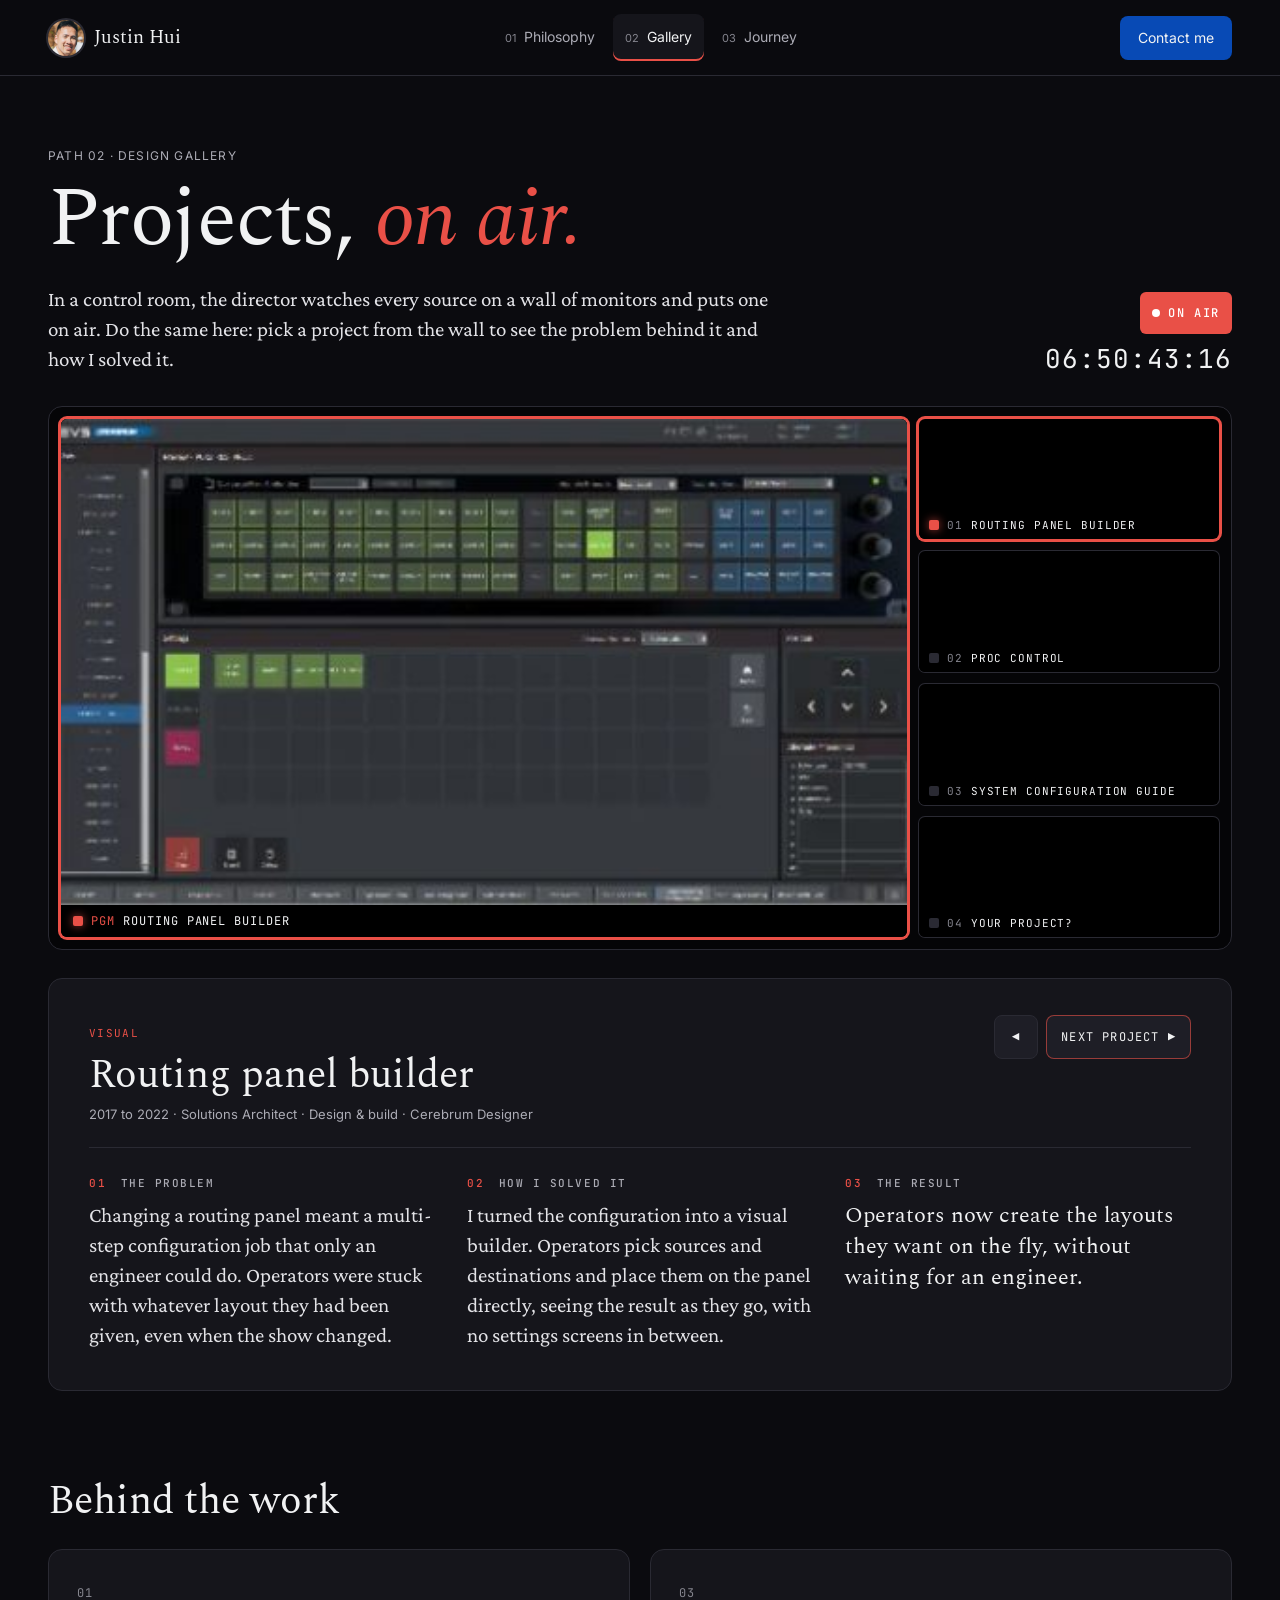
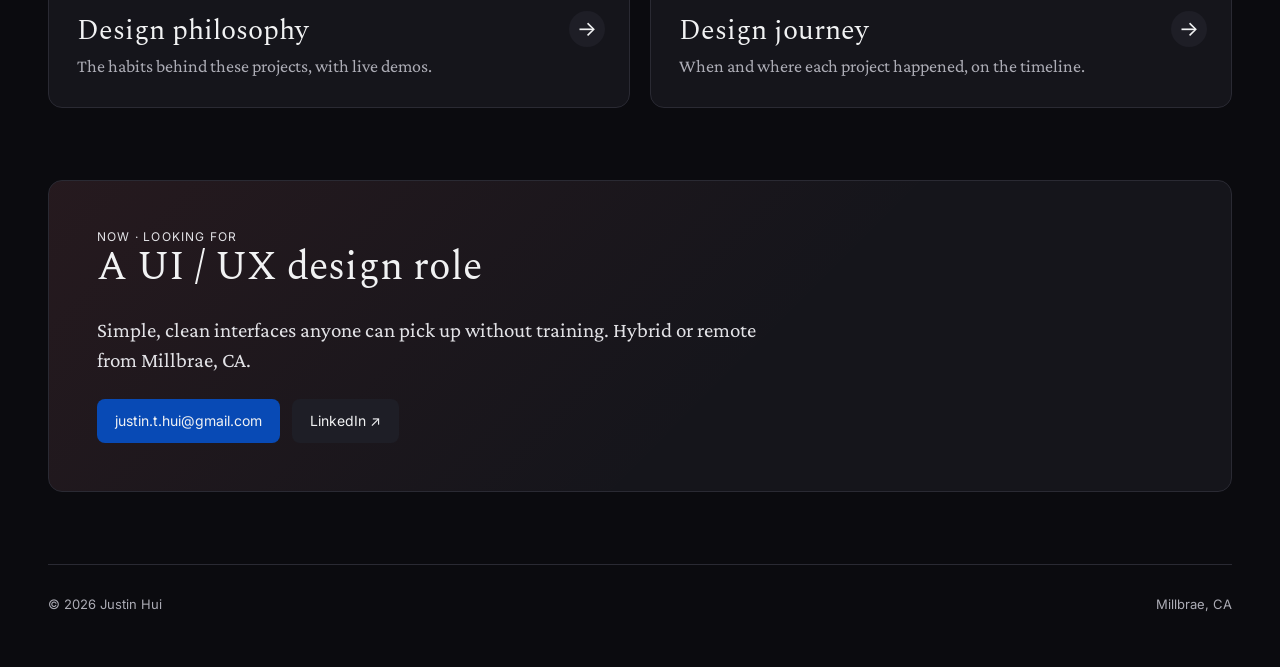
==== gallery.html @ 88ea031c "Turn the first page into a path selector with three design concepts The intro now offers three doors" ====
<!doctype html>
<html lang="en">
<head>
  <meta charset="utf-8">
  <meta name="viewport" content="width=device-width, initial-scale=1">
  <title>Design gallery · Justin Hui</title>
  <meta name="description" content="Operator interfaces Justin Hui has designed and shipped for live broadcast, and how each problem was solved.">
  <meta property="og:title" content="Design gallery · Justin Hui">
  <meta property="og:description" content="Operator interfaces for live broadcast: the problem, the solution and the result.">
  <meta name="theme-color" content="#0B0B0F">
  <link rel="icon" href="data:image/svg+xml,%3Csvg xmlns='http://www.w3.org/2000/svg' viewBox='0 0 64 64'%3E%3Crect width='64' height='64' rx='32' fill='%2327272F'/%3E%3Ctext x='32' y='42' text-anchor='middle' font-family='Georgia,serif' font-size='26' fill='%23F1F2F3'%3EJH%3C/text%3E%3C/svg%3E">
  <link rel="preconnect" href="https://fonts.googleapis.com">
  <link rel="preconnect" href="https://fonts.gstatic.com" crossorigin>
  <link rel="stylesheet" href="https://fonts.googleapis.com/css2?family=Spectral:ital,wght@0,400;1,400&family=Crimson+Pro:ital@0;1&family=Inter:wght@400;500&family=JetBrains+Mono:wght@400;500&display=swap">
  <link rel="stylesheet" href="gallery.css?v=__V__">
</head>
<body>
  <a class="skip" href="#main">Skip to content</a>

  <header class="top">
    <a class="top__brand" href="index.html" aria-label="Back to the path selector">
      <span class="avatar" data-avatar></span>
      <span data-name></span>
    </a>
    <nav class="paths-nav" aria-label="Paths">
      <a href="philosophy.html"><span>01</span> Philosophy</a>
      <a href="gallery.html" aria-current="page"><span>02</span> Gallery</a>
      <a href="index.html#journey"><span>03</span> Journey</a>
    </nav>
    <a class="btn btn--primary top__contact" href="#contact">Contact me</a>
  </header>

  <main id="main" class="wrap">
    <section class="intro" aria-labelledby="g-title">
      <div>
        <p class="eyebrow">Path 02 · Design gallery</p>
        <h1 id="g-title" class="intro__title">Projects, <em>on air.</em></h1>
        <p class="intro__lede">In a control room, the director watches every source on a wall of monitors and puts one on air. Do the same here: pick a project from the wall to see the problem behind it and how I solved it.</p>
      </div>
      <div class="status" aria-hidden="true">
        <span class="status__live"><i></i>On air</span>
        <span class="status__tc" data-tc>00:00:00:00</span>
      </div>
    </section>

    <!-- The multiviewer: programme window + source tiles -->
    <section class="wall" aria-label="Projects">
      <div class="pgm" data-pgm>
        <div class="pgm__screen" data-pgm-screen></div>
        <div class="umd umd--pgm"><span class="umd__tally"></span><span class="umd__src">PGM</span><span data-pgm-label></span></div>
      </div>
      <div class="sources" role="tablist" aria-label="Choose a project" data-sources></div>
    </section>

    <!-- The selected project's story -->
    <article class="story" data-story aria-live="polite" tabindex="-1">
      <header class="story__head">
        <div>
          <span class="tag" data-s-tag></span>
          <h2 class="story__title" data-s-title></h2>
          <p class="story__meta" data-s-meta></p>
        </div>
        <div class="story__nav">
          <button class="cut" type="button" data-prev aria-label="Previous project">◀</button>
          <button class="cut cut--take" type="button" data-next>Next project <span aria-hidden="true">▶</span></button>
        </div>
      </header>
      <div class="story__grid" data-s-grid>
        <section class="beat"><h3 class="beat__label"><span>01</span> The problem</h3><p data-s-problem></p></section>
        <section class="beat"><h3 class="beat__label"><span>02</span> How I solved it</h3><p data-s-solution></p></section>
        <section class="beat beat--result"><h3 class="beat__label"><span>03</span> The result</h3><p data-s-result></p></section>
      </div>
      <div class="story__open" data-s-open hidden>
        <p>This channel is waiting for a signal. If you have an interface that operators struggle with, or a new tool that needs to be simple from day one, I&rsquo;d love to hear about it.</p>
        <div class="story__actions">
          <a class="btn btn--primary" data-email></a>
          <a class="btn" data-linkedin target="_blank" rel="noopener">LinkedIn ↗</a>
        </div>
      </div>
    </article>

    <section class="next" aria-labelledby="next-title">
      <h2 id="next-title" class="next__title">Behind the work</h2>
      <div class="next__grid">
        <a class="next__card next__card--philosophy" href="philosophy.html"><span class="next__n">01</span><span class="next__t">Design philosophy</span><span class="next__d">The habits behind these projects, with live demos.</span><span class="next__go">→</span></a>
        <a class="next__card next__card--journey" href="index.html#journey"><span class="next__n">03</span><span class="next__t">Design journey</span><span class="next__d">When and where each project happened, on the timeline.</span><span class="next__go">→</span></a>
      </div>
    </section>

    <section class="contact" id="contact" aria-labelledby="contact-title">
      <p class="eyebrow">Now · Looking for</p>
      <h2 id="contact-title" class="next__title">A UI / UX design role</h2>
      <p>Simple, clean interfaces anyone can pick up without training. Hybrid or remote from Millbrae, CA.</p>
      <div class="story__actions">
        <a class="btn btn--primary" data-email></a>
        <a class="btn" data-linkedin target="_blank" rel="noopener">LinkedIn ↗</a>
      </div>
    </section>
  </main>

  <footer class="footer wrap">
    <span>© <span data-yr>2026</span> <span data-name></span></span>
    <span>Millbrae, CA</span>
  </footer>

  <script src="data.js?v=__V__"></script>
  <script src="common.js?v=__V__"></script>
  <script src="gallery.js?v=__V__"></script>
</body>
</html>
---- gallery.css ----
/* Design gallery: "the multiviewer". A near-black control-room wall of monitors,
   with tally lights (red = on air, green = preview) and under-monitor labels. */
:root {
  --bg: #0B0B0F;
  --panel: #15151B;
  --panel-2: #1E1E26;
  --line: #2A2A33;
  --muted-2: #85858E;
  --muted: #ACACB5;
  --body: #E2E2E6;
  --fg: #F1F2F3;
  --red: #E95047;      /* on air */
  --green: #3DBE6B;    /* preview */
  --gold: #FDAE00;
  --link: #95BDF1;
  --primary: #084AB5;
  --primary-hover: #135CC5;

  --f-display: 'Spectral', Georgia, serif;
  --f-body: 'Crimson Pro', Georgia, serif;
  --f-ui: Inter, system-ui, sans-serif;
  --f-mono: 'JetBrains Mono', ui-monospace, monospace;
  --wrap: 1200px;
  --gutter: 48px;
}
@media (max-width: 720px) { :root { --gutter: 16px; } }

*, *::before, *::after { box-sizing: border-box; }
html { scroll-padding-top: 88px; overflow-x: clip; }
body { margin: 0; background: var(--bg); color: var(--fg); font-family: var(--f-body); font-size: 21px; line-height: 30px; -webkit-font-smoothing: antialiased; overflow-x: clip; }
a { color: var(--link); }
img { max-width: 100%; display: block; }
:focus-visible { outline: 2px solid var(--link); outline-offset: 3px; }
[hidden] { display: none !important; }
.skip { position: absolute; left: -9999px; top: 8px; z-index: 100; background: var(--fg); color: var(--bg); padding: 8px 14px; border-radius: 8px; font-family: var(--f-ui); font-size: 14px; }
.skip:focus { left: 16px; }
.wrap { width: min(var(--wrap), 100% - 2 * var(--gutter)); margin-inline: auto; }
@media (max-width: 720px) { body { font-size: 19px; line-height: 28px; } }

.eyebrow { margin: 0 0 14px; font-family: var(--f-ui); font-size: 12px; line-height: 16px; letter-spacing: .1em; text-transform: uppercase; color: var(--muted); }
.tag { font-family: var(--f-mono); font-size: 11px; line-height: 14px; letter-spacing: .12em; text-transform: uppercase; color: var(--red); }
.btn {
  display: inline-flex; align-items: center; justify-content: center; min-height: 44px; padding: 0 18px; border: 0;
  border-radius: 8px; background: var(--panel-2); color: var(--fg); font-family: var(--f-ui); font-size: 14px; text-decoration: none; cursor: pointer; transition: background .15s;
}
.btn:hover { background: var(--line); color: var(--fg); }
.btn--primary { background: var(--primary); }
.btn--primary:hover { background: var(--primary-hover); }
.avatar { width: 36px; height: 36px; border-radius: 50%; overflow: hidden; flex: none; background: var(--panel-2); display: grid; place-items: center; font-family: var(--f-display); font-size: 14px; box-shadow: 0 0 0 2px var(--line); }
.avatar img { width: 100%; height: 100%; object-fit: cover; }

/* ---------- Top bar ---------- */
.top { position: sticky; top: 0; z-index: 20; display: flex; align-items: center; gap: 24px; padding: 14px var(--gutter); background: rgba(11, 11, 15, .88); backdrop-filter: blur(10px); -webkit-backdrop-filter: blur(10px); border-bottom: 1px solid var(--line); }
.top__brand { display: flex; align-items: center; gap: 10px; color: var(--fg); text-decoration: none; font-family: var(--f-display); font-size: 19px; }
.paths-nav { flex: 1; display: flex; justify-content: center; gap: 6px; }
.paths-nav a { position: relative; padding: 8px 12px; border-radius: 8px; color: var(--muted); font-family: var(--f-ui); font-size: 14px; text-decoration: none; white-space: nowrap; }
.paths-nav a span { color: var(--muted-2); font-size: 11px; margin-right: 4px; }
.paths-nav a:hover { color: var(--fg); background: var(--panel); }
.paths-nav a[aria-current] { color: var(--fg); background: var(--panel); box-shadow: inset 0 -2px 0 var(--red); }
@media (max-width: 760px) {
  .top { gap: 12px; padding-block: 10px; }
  .top__brand [data-name] { display: none; }
  .paths-nav { justify-content: flex-start; gap: 0; }
  .paths-nav a { padding: 8px 8px; font-size: 13px; }
  .paths-nav a span { display: none; }
  .top__contact { min-height: 38px; padding: 0 12px; font-size: 13px; }
}
@media (max-width: 400px) { .top__contact { display: none; } }

/* ---------- Intro ---------- */
.intro { display: flex; align-items: flex-end; justify-content: space-between; gap: 40px; padding: 72px 0 32px; }
.intro__title { margin: 0; font-family: var(--f-display); font-weight: 400; font-size: clamp(44px, 6.4vw, 84px); line-height: 1.02; letter-spacing: -.015em; }
.intro__title em { color: var(--red); }
.intro__lede { margin: 22px 0 0; max-width: 60ch; color: var(--body); }
.status { flex: none; display: flex; flex-direction: column; align-items: flex-end; gap: 10px; font-family: var(--f-mono); }
.status__live { display: inline-flex; align-items: center; gap: 8px; padding: 6px 12px; border-radius: 6px; background: var(--red); color: #fff; font-size: 12px; font-weight: 500; letter-spacing: .14em; text-transform: uppercase; }
.status__live i { width: 8px; height: 8px; border-radius: 50%; background: #fff; animation: blink 1.4s steps(2, start) infinite; }
@keyframes blink { to { visibility: hidden; } }
.status__tc { font-size: 26px; letter-spacing: .04em; color: var(--fg); font-variant-numeric: tabular-nums; }
@media (max-width: 900px) { .intro { flex-direction: column; align-items: flex-start; gap: 24px; padding-top: 48px; } .status { flex-direction: row; align-items: center; } .status__tc { font-size: 18px; } }

/* ---------- The wall ---------- */
.wall { display: grid; grid-template-columns: minmax(0, 1fr) 300px; gap: 12px; padding: 12px; border-radius: 14px; background: #050507; border: 1px solid var(--line); }
.pgm { position: relative; display: flex; flex-direction: column; background: #000; border-radius: 6px; box-shadow: 0 0 0 3px var(--red); overflow: hidden; }
.pgm__screen { position: relative; flex: 1; aspect-ratio: 452 / 260; overflow: hidden; background: #000; }
.pgm__layer { position: absolute; inset: 0; display: grid; place-items: center; }
.pgm__layer img { width: 100%; height: 100%; object-fit: contain; }
.pgm__layer.is-wiping { animation: wipe .45s cubic-bezier(.6, 0, .2, 1) both; }
@keyframes wipe { from { clip-path: inset(0 100% 0 0); } to { clip-path: inset(0 0 0 0); } }
.pgm__nosignal { position: absolute; padding: 10px 18px; background: #000; font-family: var(--f-mono); font-size: 14px; letter-spacing: .2em; text-transform: uppercase; }
.bars { position: absolute; inset: 0; background:
  linear-gradient(90deg, #C0C0C0 0 14.3%, #C0C000 0 28.6%, #00C0C0 0 42.9%, #00C000 0 57.2%, #C000C0 0 71.5%, #C00000 0 85.8%, #0000C0 0) top / 100% 72% no-repeat,
  linear-gradient(90deg, #0000C0 0 14.3%, #111 0 28.6%, #C000C0 0 42.9%, #111 0 57.2%, #00C0C0 0 71.5%, #111 0 85.8%, #C0C0C0 0) 0 72% / 100% 8% no-repeat,
  linear-gradient(90deg, #00214C 0 18%, #fff 0 36%, #32006A 0 54%, #111 0) bottom / 100% 20% no-repeat; }

/* Under-monitor display: the label strip under each picture */
.umd { display: flex; align-items: center; gap: 8px; min-width: 0; padding: 7px 10px; background: #000; font-family: var(--f-mono); font-size: 11px; line-height: 14px; letter-spacing: .08em; text-transform: uppercase; color: var(--fg); }
.umd__tally { flex: none; width: 10px; height: 10px; border-radius: 2px; background: #2A2A33; }
.umd__src { flex: none; color: var(--muted-2); }
.umd__name { min-width: 0; overflow: hidden; text-overflow: ellipsis; white-space: nowrap; }
.umd--pgm { font-size: 12px; padding: 9px 12px; }
.umd--pgm .umd__tally, .src.is-pgm .umd__tally { background: var(--red); box-shadow: 0 0 10px rgba(233, 80, 71, .7); }
.umd--pgm .umd__src { color: var(--red); }

.sources { display: flex; flex-direction: column; gap: 12px; min-height: 0; overflow-y: auto; scrollbar-width: thin; scrollbar-color: var(--line) transparent; padding: 3px; margin: -3px; } /* tiles share the programme window's height */
.src {
  position: relative; flex: 1 1 0; min-height: 96px; display: flex; flex-direction: column; padding: 0; border: 0; border-radius: 6px; overflow: hidden;
  background: #000; color: var(--fg); cursor: pointer; text-align: left; font: inherit;
  box-shadow: 0 0 0 1px var(--line); transition: box-shadow .2s, transform .2s;
}
.src__shot { position: relative; display: block; flex: 1; min-height: 0; overflow: hidden; }
.src__shot img { position: absolute; inset: 0; width: 100%; height: 100%; object-fit: cover; object-position: top left; opacity: .72; transition: opacity .2s; }
.src:hover, .src:focus-visible { box-shadow: 0 0 0 3px var(--green); outline: none; }
.src:hover .umd__tally, .src:focus-visible .umd__tally { background: var(--green); }
.src:hover img { opacity: 1; }
.src.is-pgm { box-shadow: 0 0 0 3px var(--red); }
.src.is-pgm img { opacity: 1; }
.src.is-pgm .umd__tally { background: var(--red); }
.src--open .src__shot { opacity: .65; }
.src--open:hover .src__shot, .src--open.is-pgm .src__shot { opacity: 1; }

@media (max-width: 960px) {
  .wall { grid-template-columns: 1fr; }
  .sources { flex-direction: row; overflow-y: visible; overflow-x: auto; scroll-snap-type: x mandatory; padding: 4px 4px 6px; margin: -4px; scrollbar-width: none; }
  .src { flex: 0 0 min(42%, 220px); min-height: 0; scroll-snap-align: start; }
  .src__shot { flex: none; aspect-ratio: 452 / 260; }
}
@media (max-width: 520px) { .wall { padding: 8px; gap: 10px; } .src { flex-basis: 58%; } }

/* ---------- Story ---------- */
.story { margin-top: 28px; padding: 36px 40px 40px; border-radius: 14px; background: var(--panel); border: 1px solid var(--line); outline: none; }
.story.is-in { animation: storyIn .45s cubic-bezier(.2, .8, .2, 1); }
@keyframes storyIn { from { opacity: 0; transform: translateY(10px); } }
.story__head { display: flex; align-items: flex-start; justify-content: space-between; gap: 24px; padding-bottom: 24px; margin-bottom: 28px; border-bottom: 1px solid var(--line); }
.story__title { margin: 8px 0 6px; font-family: var(--f-display); font-weight: 400; font-size: 40px; line-height: 46px; }
.story__meta { margin: 0; font-family: var(--f-ui); font-size: 13px; line-height: 18px; color: var(--muted); }
.story__nav { flex: none; display: flex; gap: 8px; }
.cut { min-height: 44px; min-width: 44px; padding: 0 14px; border: 1px solid var(--line); border-radius: 8px; background: var(--panel-2); color: var(--fg); font-family: var(--f-mono); font-size: 12px; letter-spacing: .1em; text-transform: uppercase; cursor: pointer; transition: background .15s, border-color .15s; }
.cut:hover { background: var(--line); }
.cut--take { border-color: rgba(233, 80, 71, .6); }
.cut--take:hover { background: var(--red); border-color: var(--red); }
.story__grid { display: grid; grid-template-columns: repeat(3, 1fr); gap: 32px; }
.beat__label { margin: 0 0 10px; font-family: var(--f-mono); font-weight: 500; font-size: 11px; line-height: 14px; letter-spacing: .14em; text-transform: uppercase; color: var(--muted); }
.beat__label span { color: var(--red); margin-right: 6px; }
.beat p { margin: 0; color: var(--body); }
.beat--result p { font-family: var(--f-display); font-size: 22px; line-height: 31px; color: var(--fg); }
.story__open p { margin: 0; max-width: 62ch; color: var(--body); }
.story__actions { display: flex; flex-wrap: wrap; gap: 12px; margin-top: 24px; }
@media (max-width: 900px) {
  .story { padding: 26px 22px 28px; }
  .story__head { flex-direction: column; }
  .story__title { font-size: 32px; line-height: 38px; }
  .story__grid { grid-template-columns: 1fr; gap: 24px; }
}

/* ---------- Next paths + contact ---------- */
.next { padding: 88px 0 0; }
.next__title { margin: 0 0 24px; font-family: var(--f-display); font-weight: 400; font-size: 40px; line-height: 46px; }
.next__grid { display: grid; grid-template-columns: 1fr 1fr; gap: 20px; }
.next__card { position: relative; display: flex; flex-direction: column; gap: 6px; padding: 28px 72px 28px 28px; border-radius: 14px; background: var(--panel); border: 1px solid var(--line); color: var(--fg); text-decoration: none; transition: transform .2s, border-color .2s; }
.next__card:hover { color: var(--fg); transform: translateY(-3px); }
.next__card--philosophy:hover { border-color: #F4F0E6; }
.next__card--journey:hover { border-color: #5B97E6; }
.next__n { font-family: var(--f-mono); font-size: 12px; letter-spacing: .1em; color: var(--muted-2); }
.next__t { font-family: var(--f-display); font-size: 28px; line-height: 34px; }
.next__d { color: var(--muted); font-size: 18px; line-height: 25px; }
.next__go { position: absolute; right: 24px; top: 50%; margin-top: -18px; width: 36px; height: 36px; border-radius: 50%; background: var(--panel-2); display: grid; place-items: center; font-family: var(--f-ui); }
.contact { margin: 72px 0; padding: 48px; border-radius: 14px; border: 1px solid var(--line); background: linear-gradient(135deg, rgba(233, 80, 71, .08), transparent 60%), var(--panel); }
.contact p { margin: 0; color: var(--body); max-width: 56ch; }
@media (max-width: 720px) {
  .next { padding-top: 64px; } .next__grid { grid-template-columns: 1fr; } .next__title { font-size: 32px; line-height: 38px; }
  .contact { padding: 28px 22px; } .story__actions .btn { flex: 1 1 100%; }
}
.footer { display: flex; justify-content: space-between; gap: 16px; padding: 24px 0 48px; border-top: 1px solid var(--line); font-family: var(--f-ui); font-size: 13px; color: var(--muted); }

@media (prefers-reduced-motion: reduce) {
  .status__live i, .pgm__layer.is-wiping, .story.is-in { animation: none; }
}
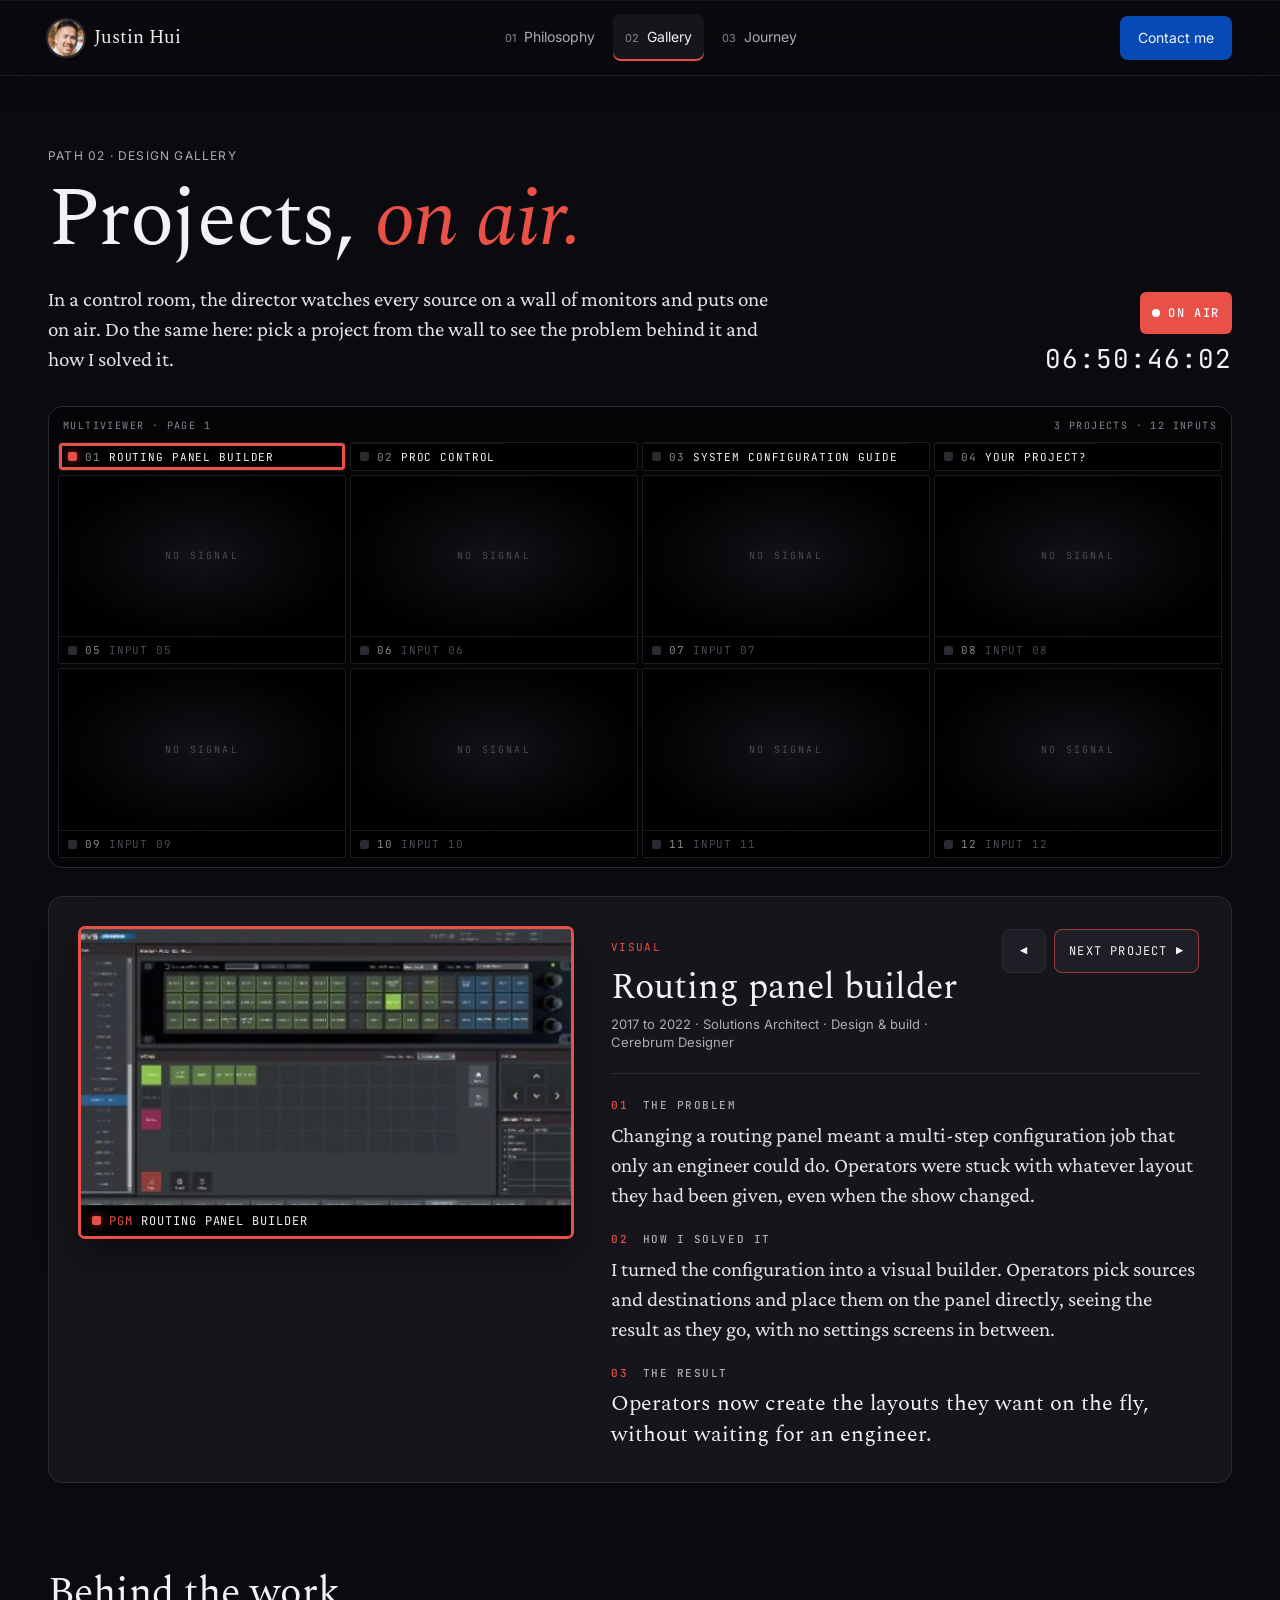
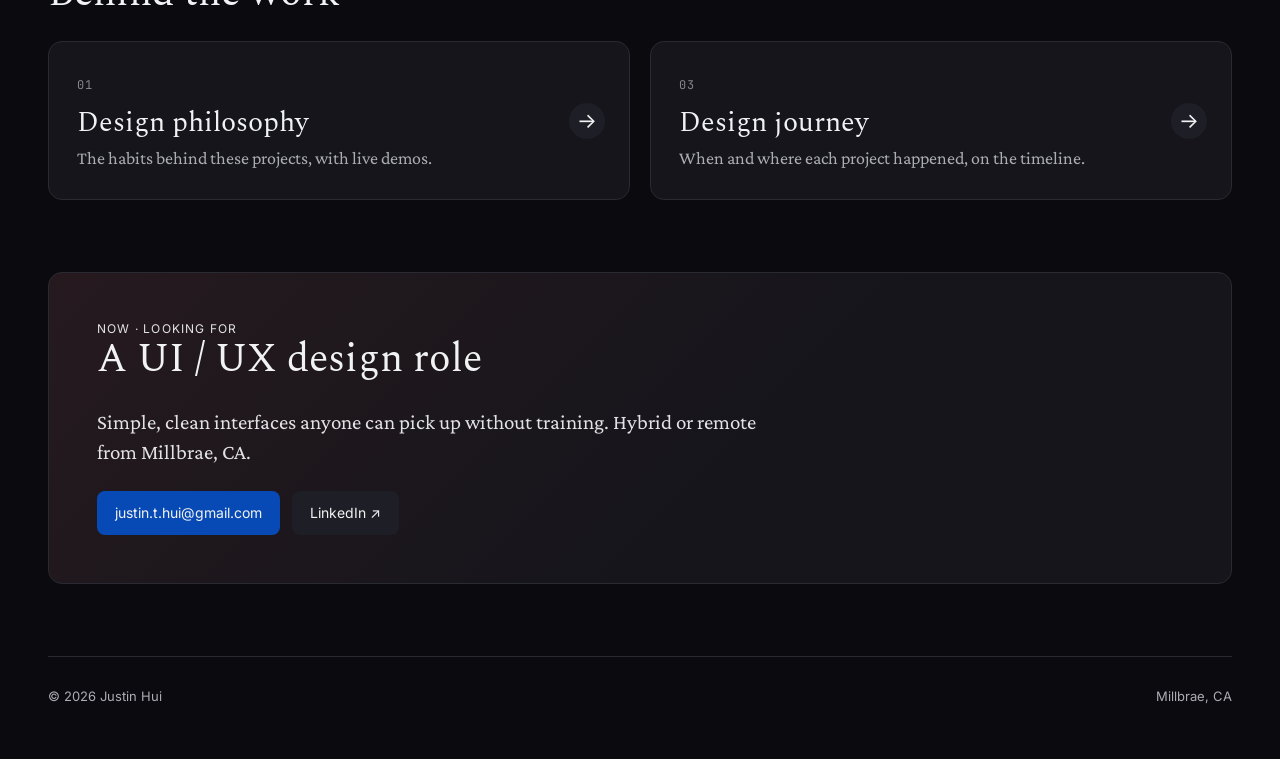
==== commit f4d91835: "Show gallery projects as a 12-input multiviewer page The project selector is now a 4x3 grid of equal" ====
--- a/gallery.html
+++ b/gallery.html
@@ -43,17 +43,19 @@
       </div>
     </section>
 
-    <!-- The multiviewer: programme window + source tiles -->
+    <!-- The multiviewer page: 12 equal inputs, each with an under-monitor label (UMD) -->
     <section class="wall" aria-label="Projects">
-      <div class="pgm" data-pgm>
-        <div class="pgm__screen" data-pgm-screen></div>
-        <div class="umd umd--pgm"><span class="umd__tally"></span><span class="umd__src">PGM</span><span data-pgm-label></span></div>
-      </div>
+      <div class="wall__bar" aria-hidden="true"><span>Multiviewer · Page 1</span><span data-wall-count></span></div>
       <div class="sources" role="tablist" aria-label="Choose a project" data-sources></div>
     </section>
 
-    <!-- The selected project's story -->
+    <!-- The selected project: programme monitor + its story -->
     <article class="story" data-story aria-live="polite" tabindex="-1">
+      <div class="pgm" data-pgm>
+        <div class="pgm__screen" data-pgm-screen></div>
+        <div class="umd umd--pgm"><span class="umd__tally"></span><span class="umd__src">PGM</span><span class="umd__name" data-pgm-label></span></div>
+      </div>
+      <div class="story__body">
       <header class="story__head">
         <div>
           <span class="tag" data-s-tag></span>
@@ -76,6 +78,7 @@
           <a class="btn btn--primary" data-email></a>
           <a class="btn" data-linkedin target="_blank" rel="noopener">LinkedIn ↗</a>
         </div>
+      </div>
       </div>
     </article>
 
--- a/gallery.css
+++ b/gallery.css
@@ -50,7 +50,17 @@
 .avatar img { width: 100%; height: 100%; object-fit: cover; }
 
 /* ---------- Top bar ---------- */
-.top { position: sticky; top: 0; z-index: 20; display: flex; align-items: center; gap: 24px; padding: 14px var(--gutter); background: rgba(11, 11, 15, .88); backdrop-filter: blur(10px); -webkit-backdrop-filter: blur(10px); border-bottom: 1px solid var(--line); }
+/* Dark glass: what scrolls underneath is blurred and dimmed, with a faint lit edge */
+.top {
+  position: sticky; top: 0; z-index: 20; display: flex; align-items: center; gap: 24px; padding: 14px var(--gutter);
+  background: linear-gradient(rgba(11, 11, 15, .62), rgba(11, 11, 15, .48));
+  -webkit-backdrop-filter: blur(20px) saturate(140%) brightness(.7);
+  backdrop-filter: blur(20px) saturate(140%) brightness(.7);
+  border-bottom: 1px solid rgba(255, 255, 255, .08);
+  box-shadow: inset 0 1px 0 rgba(255, 255, 255, .05), 0 8px 24px rgba(0, 0, 0, .25);
+}
+/* Browsers without backdrop blur get a solid dark bar so text stays readable */
+@supports not ((backdrop-filter: blur(1px)) or (-webkit-backdrop-filter: blur(1px))) { .top { background: rgba(11, 11, 15, .94); } }
 .top__brand { display: flex; align-items: center; gap: 10px; color: var(--fg); text-decoration: none; font-family: var(--f-display); font-size: 19px; }
 .paths-nav { flex: 1; display: flex; justify-content: center; gap: 6px; }
 .paths-nav a { position: relative; padding: 8px 12px; border-radius: 8px; color: var(--muted); font-family: var(--f-ui); font-size: 14px; text-decoration: none; white-space: nowrap; }
@@ -79,78 +89,91 @@
 .status__tc { font-size: 26px; letter-spacing: .04em; color: var(--fg); font-variant-numeric: tabular-nums; }
 @media (max-width: 900px) { .intro { flex-direction: column; align-items: flex-start; gap: 24px; padding-top: 48px; } .status { flex-direction: row; align-items: center; } .status__tc { font-size: 18px; } }
 
-/* ---------- The wall ---------- */
-.wall { display: grid; grid-template-columns: minmax(0, 1fr) 300px; gap: 12px; padding: 12px; border-radius: 14px; background: #050507; border: 1px solid var(--line); }
-.pgm { position: relative; display: flex; flex-direction: column; background: #000; border-radius: 6px; box-shadow: 0 0 0 3px var(--red); overflow: hidden; }
-.pgm__screen { position: relative; flex: 1; aspect-ratio: 452 / 260; overflow: hidden; background: #000; }
+/* ---------- The wall: a multiviewer page of 12 equal inputs ---------- */
+.wall { padding: 10px; border-radius: 14px; background: #050507; border: 1px solid var(--line); }
+.wall__bar { display: flex; justify-content: space-between; gap: 12px; padding: 2px 4px 10px; font-family: var(--f-mono); font-size: 10px; line-height: 14px; letter-spacing: .14em; text-transform: uppercase; color: var(--muted-2); }
+.sources { display: grid; grid-template-columns: repeat(4, minmax(0, 1fr)); gap: 6px; }
+.src {
+  position: relative; display: flex; flex-direction: column; min-width: 0; padding: 0; border: 0; border-radius: 3px; overflow: hidden;
+  background: #000; color: var(--fg); cursor: pointer; text-align: left; font: inherit;
+  box-shadow: 0 0 0 1px #1C1C22;
+}
+/* tally border drawn inside the tile, so neighbours never overlap */
+.src::after { content: ""; position: absolute; inset: 0; border: 3px solid transparent; border-radius: 3px; pointer-events: none; transition: border-color .2s; }
+.src__shot { position: relative; display: block; aspect-ratio: 16 / 9; overflow: hidden; background: #000; }
+.src__shot img { position: absolute; inset: 0; width: 100%; height: 100%; object-fit: cover; object-position: top left; opacity: .7; transition: opacity .2s; }
+.src:not(.src--empty):hover::after, .src:focus-visible::after { border-color: var(--green); }
+.src:not(.src--empty):hover .umd__tally, .src:focus-visible .umd__tally { background: var(--green); }
+.src:hover img, .src.is-pgm img { opacity: 1; }
+.src:focus-visible { outline: none; }
+.src.is-pgm::after { border-color: var(--red); }
+.src.is-pgm .umd__tally { background: var(--red); box-shadow: 0 0 10px rgba(233, 80, 71, .7); }
+.src--open .src__shot { opacity: .6; transition: opacity .2s; }
+.src--open:hover .src__shot, .src--open.is-pgm .src__shot { opacity: 1; }
+/* spare inputs: nothing plugged in */
+.src--empty { cursor: default; }
+.src--empty .src__shot { background: radial-gradient(ellipse at center, #121218, #000 75%); }
+.src__nosig { position: absolute; inset: 0; display: grid; place-items: center; font-family: var(--f-mono); font-size: 10px; letter-spacing: .22em; text-transform: uppercase; color: #4A4A55; }
+.src--empty .umd { color: #4A4A55; }
+
+/* Under-monitor display: the label strip under each picture */
+.umd { display: flex; align-items: center; gap: 8px; min-width: 0; padding: 6px 9px; background: #000; border-top: 1px solid #16161B; font-family: var(--f-mono); font-size: 11px; line-height: 14px; letter-spacing: .08em; text-transform: uppercase; color: var(--fg); }
+.umd__tally { flex: none; width: 9px; height: 9px; border-radius: 2px; background: #2A2A33; transition: background .2s; }
+.umd__src { flex: none; color: var(--muted-2); }
+.umd__name { min-width: 0; overflow: hidden; text-overflow: ellipsis; white-space: nowrap; }
+
+@media (max-width: 900px) { .sources { grid-template-columns: repeat(3, minmax(0, 1fr)); } }
+@media (max-width: 520px) {
+  .wall { padding: 6px; border-radius: 10px; }
+  .wall__bar { font-size: 9px; padding-bottom: 6px; }
+  .sources { gap: 4px; }
+  .src::after { border-width: 2px; }
+  .umd { gap: 5px; padding: 4px 5px; font-size: 8.5px; line-height: 11px; letter-spacing: .04em; }
+  .umd__tally { width: 6px; height: 6px; }
+  .src .umd__src { display: none; }
+  .src__nosig { font-size: 7.5px; letter-spacing: .14em; }
+}
+
+/* ---------- Story: programme monitor beside the selected project's story ---------- */
+.story { margin-top: 28px; padding: 32px; border-radius: 14px; background: var(--panel); border: 1px solid var(--line); outline: none; display: grid; grid-template-columns: minmax(0, 5fr) minmax(0, 6fr); gap: 40px; align-items: start; }
+.story.is-in .story__body { animation: storyIn .45s cubic-bezier(.2, .8, .2, 1); }
+@keyframes storyIn { from { opacity: 0; transform: translateY(10px); } }
+.pgm { position: sticky; top: 96px; display: flex; flex-direction: column; border-radius: 4px; overflow: hidden; background: #000; box-shadow: 0 0 0 3px var(--red), 0 18px 40px rgba(0, 0, 0, .45); }
+.pgm__screen { position: relative; aspect-ratio: 16 / 9; overflow: hidden; background: #000; }
 .pgm__layer { position: absolute; inset: 0; display: grid; place-items: center; }
 .pgm__layer img { width: 100%; height: 100%; object-fit: contain; }
 .pgm__layer.is-wiping { animation: wipe .45s cubic-bezier(.6, 0, .2, 1) both; }
 @keyframes wipe { from { clip-path: inset(0 100% 0 0); } to { clip-path: inset(0 0 0 0); } }
-.pgm__nosignal { position: absolute; padding: 10px 18px; background: #000; font-family: var(--f-mono); font-size: 14px; letter-spacing: .2em; text-transform: uppercase; }
+.pgm__nosignal { position: absolute; padding: 8px 14px; background: #000; font-family: var(--f-mono); font-size: 12px; letter-spacing: .2em; text-transform: uppercase; }
+.umd--pgm { font-size: 12px; padding: 8px 11px; }
+.umd--pgm .umd__tally { background: var(--red); box-shadow: 0 0 10px rgba(233, 80, 71, .7); }
+.umd--pgm .umd__src { color: var(--red); }
 .bars { position: absolute; inset: 0; background:
   linear-gradient(90deg, #C0C0C0 0 14.3%, #C0C000 0 28.6%, #00C0C0 0 42.9%, #00C000 0 57.2%, #C000C0 0 71.5%, #C00000 0 85.8%, #0000C0 0) top / 100% 72% no-repeat,
   linear-gradient(90deg, #0000C0 0 14.3%, #111 0 28.6%, #C000C0 0 42.9%, #111 0 57.2%, #00C0C0 0 71.5%, #111 0 85.8%, #C0C0C0 0) 0 72% / 100% 8% no-repeat,
   linear-gradient(90deg, #00214C 0 18%, #fff 0 36%, #32006A 0 54%, #111 0) bottom / 100% 20% no-repeat; }
 
-/* Under-monitor display: the label strip under each picture */
-.umd { display: flex; align-items: center; gap: 8px; min-width: 0; padding: 7px 10px; background: #000; font-family: var(--f-mono); font-size: 11px; line-height: 14px; letter-spacing: .08em; text-transform: uppercase; color: var(--fg); }
-.umd__tally { flex: none; width: 10px; height: 10px; border-radius: 2px; background: #2A2A33; }
-.umd__src { flex: none; color: var(--muted-2); }
-.umd__name { min-width: 0; overflow: hidden; text-overflow: ellipsis; white-space: nowrap; }
-.umd--pgm { font-size: 12px; padding: 9px 12px; }
-.umd--pgm .umd__tally, .src.is-pgm .umd__tally { background: var(--red); box-shadow: 0 0 10px rgba(233, 80, 71, .7); }
-.umd--pgm .umd__src { color: var(--red); }
-
-.sources { display: flex; flex-direction: column; gap: 12px; min-height: 0; overflow-y: auto; scrollbar-width: thin; scrollbar-color: var(--line) transparent; padding: 3px; margin: -3px; } /* tiles share the programme window's height */
-.src {
-  position: relative; flex: 1 1 0; min-height: 96px; display: flex; flex-direction: column; padding: 0; border: 0; border-radius: 6px; overflow: hidden;
-  background: #000; color: var(--fg); cursor: pointer; text-align: left; font: inherit;
-  box-shadow: 0 0 0 1px var(--line); transition: box-shadow .2s, transform .2s;
-}
-.src__shot { position: relative; display: block; flex: 1; min-height: 0; overflow: hidden; }
-.src__shot img { position: absolute; inset: 0; width: 100%; height: 100%; object-fit: cover; object-position: top left; opacity: .72; transition: opacity .2s; }
-.src:hover, .src:focus-visible { box-shadow: 0 0 0 3px var(--green); outline: none; }
-.src:hover .umd__tally, .src:focus-visible .umd__tally { background: var(--green); }
-.src:hover img { opacity: 1; }
-.src.is-pgm { box-shadow: 0 0 0 3px var(--red); }
-.src.is-pgm img { opacity: 1; }
-.src.is-pgm .umd__tally { background: var(--red); }
-.src--open .src__shot { opacity: .65; }
-.src--open:hover .src__shot, .src--open.is-pgm .src__shot { opacity: 1; }
-
-@media (max-width: 960px) {
-  .wall { grid-template-columns: 1fr; }
-  .sources { flex-direction: row; overflow-y: visible; overflow-x: auto; scroll-snap-type: x mandatory; padding: 4px 4px 6px; margin: -4px; scrollbar-width: none; }
-  .src { flex: 0 0 min(42%, 220px); min-height: 0; scroll-snap-align: start; }
-  .src__shot { flex: none; aspect-ratio: 452 / 260; }
-}
-@media (max-width: 520px) { .wall { padding: 8px; gap: 10px; } .src { flex-basis: 58%; } }
-
-/* ---------- Story ---------- */
-.story { margin-top: 28px; padding: 36px 40px 40px; border-radius: 14px; background: var(--panel); border: 1px solid var(--line); outline: none; }
-.story.is-in { animation: storyIn .45s cubic-bezier(.2, .8, .2, 1); }
-@keyframes storyIn { from { opacity: 0; transform: translateY(10px); } }
-.story__head { display: flex; align-items: flex-start; justify-content: space-between; gap: 24px; padding-bottom: 24px; margin-bottom: 28px; border-bottom: 1px solid var(--line); }
-.story__title { margin: 8px 0 6px; font-family: var(--f-display); font-weight: 400; font-size: 40px; line-height: 46px; }
+.story__body { min-width: 0; }
+.story__head { display: flex; align-items: flex-start; justify-content: space-between; gap: 20px; padding-bottom: 22px; margin-bottom: 24px; border-bottom: 1px solid var(--line); }
+.story__title { margin: 8px 0 6px; font-family: var(--f-display); font-weight: 400; font-size: 36px; line-height: 42px; }
 .story__meta { margin: 0; font-family: var(--f-ui); font-size: 13px; line-height: 18px; color: var(--muted); }
 .story__nav { flex: none; display: flex; gap: 8px; }
 .cut { min-height: 44px; min-width: 44px; padding: 0 14px; border: 1px solid var(--line); border-radius: 8px; background: var(--panel-2); color: var(--fg); font-family: var(--f-mono); font-size: 12px; letter-spacing: .1em; text-transform: uppercase; cursor: pointer; transition: background .15s, border-color .15s; }
 .cut:hover { background: var(--line); }
 .cut--take { border-color: rgba(233, 80, 71, .6); }
 .cut--take:hover { background: var(--red); border-color: var(--red); }
-.story__grid { display: grid; grid-template-columns: repeat(3, 1fr); gap: 32px; }
-.beat__label { margin: 0 0 10px; font-family: var(--f-mono); font-weight: 500; font-size: 11px; line-height: 14px; letter-spacing: .14em; text-transform: uppercase; color: var(--muted); }
+.story__grid { display: grid; gap: 22px; }
+.beat__label { margin: 0 0 8px; font-family: var(--f-mono); font-weight: 500; font-size: 11px; line-height: 14px; letter-spacing: .14em; text-transform: uppercase; color: var(--muted); }
 .beat__label span { color: var(--red); margin-right: 6px; }
 .beat p { margin: 0; color: var(--body); }
 .beat--result p { font-family: var(--f-display); font-size: 22px; line-height: 31px; color: var(--fg); }
 .story__open p { margin: 0; max-width: 62ch; color: var(--body); }
 .story__actions { display: flex; flex-wrap: wrap; gap: 12px; margin-top: 24px; }
+@media (max-width: 1080px) { .story__head { flex-direction: column; } }
 @media (max-width: 900px) {
-  .story { padding: 26px 22px 28px; }
-  .story__head { flex-direction: column; }
+  .story { grid-template-columns: 1fr; gap: 28px; padding: 22px; }
+  .pgm { position: relative; top: 0; }
   .story__title { font-size: 32px; line-height: 38px; }
-  .story__grid { grid-template-columns: 1fr; gap: 24px; }
 }
 
 /* ---------- Next paths + contact ---------- */
@@ -174,5 +197,5 @@
 .footer { display: flex; justify-content: space-between; gap: 16px; padding: 24px 0 48px; border-top: 1px solid var(--line); font-family: var(--f-ui); font-size: 13px; color: var(--muted); }
 
 @media (prefers-reduced-motion: reduce) {
-  .status__live i, .pgm__layer.is-wiping, .story.is-in { animation: none; }
-}
+  .status__live i, .pgm__layer.is-wiping, .story.is-in .story__body { animation: none; }
+}
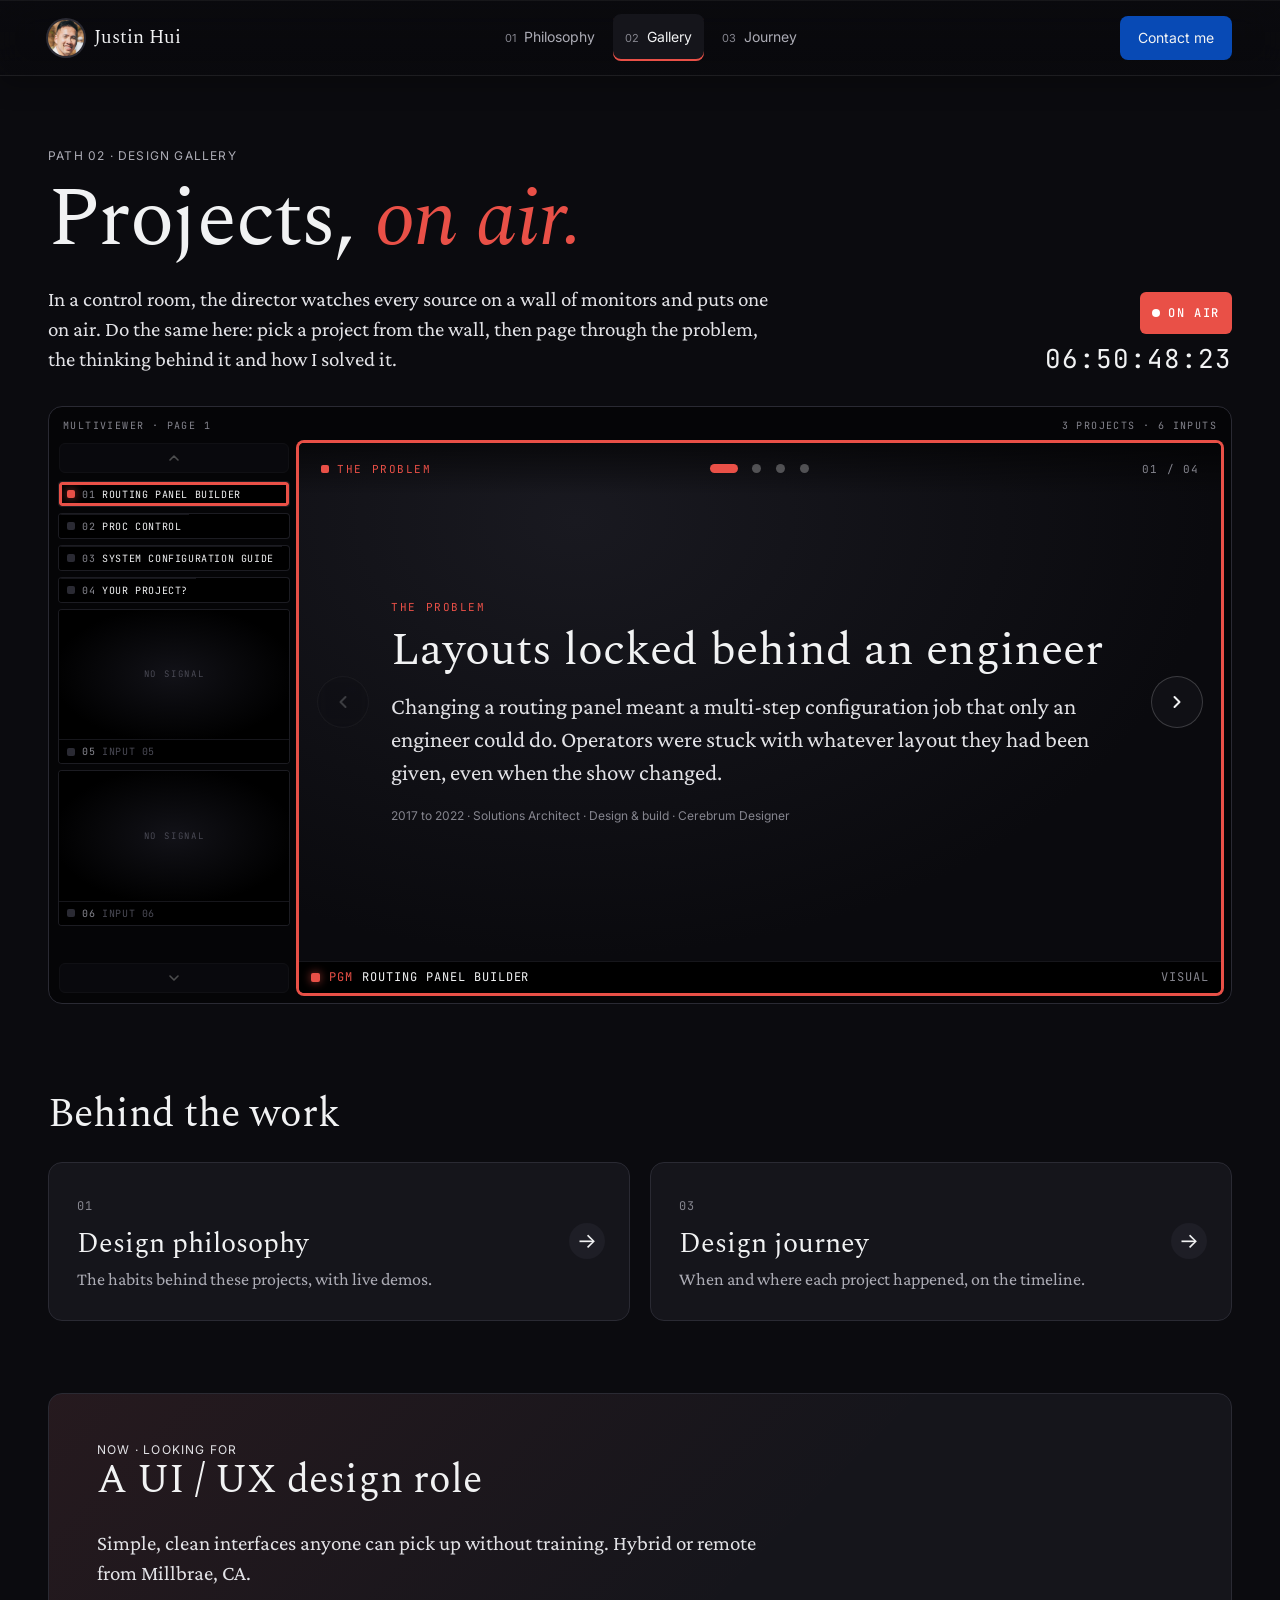
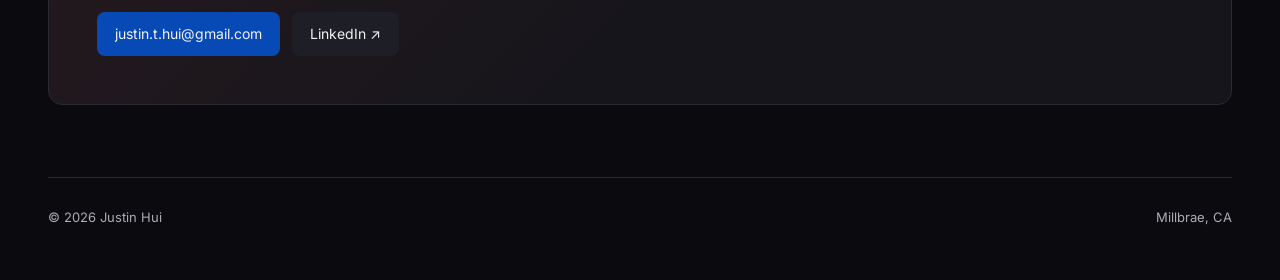
==== commit 9e723b53: "Rework the gallery into a rail of inputs and a paged programme window The project picker is now a sc" ====
--- a/gallery.html
+++ b/gallery.html
@@ -11,7 +11,7 @@
   <link rel="icon" href="data:image/svg+xml,%3Csvg xmlns='http://www.w3.org/2000/svg' viewBox='0 0 64 64'%3E%3Crect width='64' height='64' rx='32' fill='%2327272F'/%3E%3Ctext x='32' y='42' text-anchor='middle' font-family='Georgia,serif' font-size='26' fill='%23F1F2F3'%3EJH%3C/text%3E%3C/svg%3E">
   <link rel="preconnect" href="https://fonts.googleapis.com">
   <link rel="preconnect" href="https://fonts.gstatic.com" crossorigin>
-  <link rel="stylesheet" href="https://fonts.googleapis.com/css2?family=Spectral:ital,wght@0,400;1,400&family=Crimson+Pro:ital@0;1&family=Inter:wght@400;500&family=JetBrains+Mono:wght@400;500&display=swap">
+  <link rel="stylesheet" href="https://fonts.googleapis.com/css2?family=Spectral:ital,wght@0,400;1,400&family=Crimson+Pro:ital@0;1&family=Inter:wght@400;500&family=JetBrains+Mono:wght@400;500&family=Caveat:wght@500;700&display=swap">
   <link rel="stylesheet" href="gallery.css?v=__V__">
 </head>
 <body>
@@ -35,7 +35,7 @@
       <div>
         <p class="eyebrow">Path 02 · Design gallery</p>
         <h1 id="g-title" class="intro__title">Projects, <em>on air.</em></h1>
-        <p class="intro__lede">In a control room, the director watches every source on a wall of monitors and puts one on air. Do the same here: pick a project from the wall to see the problem behind it and how I solved it.</p>
+        <p class="intro__lede">In a control room, the director watches every source on a wall of monitors and puts one on air. Do the same here: pick a project from the wall, then page through the problem, the thinking behind it and how I solved it.</p>
       </div>
       <div class="status" aria-hidden="true">
         <span class="status__live"><i></i>On air</span>
@@ -43,44 +43,41 @@
       </div>
     </section>
 
-    <!-- The multiviewer page: 12 equal inputs, each with an under-monitor label (UMD) -->
+    <!-- The multiviewer: a scrolling rail of inputs on the left, the programme window on the right -->
     <section class="wall" aria-label="Projects">
       <div class="wall__bar" aria-hidden="true"><span>Multiviewer · Page 1</span><span data-wall-count></span></div>
-      <div class="sources" role="tablist" aria-label="Choose a project" data-sources></div>
-    </section>
+      <div class="wall__body">
+        <div class="rail">
+          <div class="rail__inner">
+            <button class="rail__step" type="button" data-rail-step="-1" aria-label="Scroll the project list up">
+              <svg width="16" height="16" viewBox="0 0 24 24" fill="none" stroke="currentColor" stroke-width="2.4" stroke-linecap="round" stroke-linejoin="round" aria-hidden="true"><path d="M6 15l6-6 6 6"/></svg>
+            </button>
+            <div class="sources" role="tablist" aria-label="Choose a project" aria-orientation="vertical" data-sources></div>
+            <button class="rail__step" type="button" data-rail-step="1" aria-label="Scroll the project list down">
+              <svg width="16" height="16" viewBox="0 0 24 24" fill="none" stroke="currentColor" stroke-width="2.4" stroke-linecap="round" stroke-linejoin="round" aria-hidden="true"><path d="M6 9l6 6 6-6"/></svg>
+            </button>
+          </div>
+        </div>
 
-    <!-- The selected project: programme monitor + its story -->
-    <article class="story" data-story aria-live="polite" tabindex="-1">
-      <div class="pgm" data-pgm>
-        <div class="pgm__screen" data-pgm-screen></div>
-        <div class="umd umd--pgm"><span class="umd__tally"></span><span class="umd__src">PGM</span><span class="umd__name" data-pgm-label></span></div>
-      </div>
-      <div class="story__body">
-      <header class="story__head">
-        <div>
-          <span class="tag" data-s-tag></span>
-          <h2 class="story__title" data-s-title></h2>
-          <p class="story__meta" data-s-meta></p>
-        </div>
-        <div class="story__nav">
-          <button class="cut" type="button" data-prev aria-label="Previous project">◀</button>
-          <button class="cut cut--take" type="button" data-next>Next project <span aria-hidden="true">▶</span></button>
-        </div>
-      </header>
-      <div class="story__grid" data-s-grid>
-        <section class="beat"><h3 class="beat__label"><span>01</span> The problem</h3><p data-s-problem></p></section>
-        <section class="beat"><h3 class="beat__label"><span>02</span> How I solved it</h3><p data-s-solution></p></section>
-        <section class="beat beat--result"><h3 class="beat__label"><span>03</span> The result</h3><p data-s-result></p></section>
-      </div>
-      <div class="story__open" data-s-open hidden>
-        <p>This channel is waiting for a signal. If you have an interface that operators struggle with, or a new tool that needs to be simple from day one, I&rsquo;d love to hear about it.</p>
-        <div class="story__actions">
-          <a class="btn btn--primary" data-email></a>
-          <a class="btn" data-linkedin target="_blank" rel="noopener">LinkedIn ↗</a>
+        <div class="pgm" id="pgm" role="tabpanel" aria-roledescription="project slideshow" data-pgm>
+          <div class="pgm__screen" data-screen>
+            <div class="pgm__top">
+              <span class="pgm__section" data-section aria-live="polite"></span>
+              <div class="dots" role="group" aria-label="Pages" data-dots></div>
+              <span class="pgm__count" data-count aria-hidden="true"></span>
+            </div>
+            <div class="pages" data-pages></div>
+            <button class="arrow arrow--prev" type="button" data-page-step="-1" aria-label="Previous page">
+              <svg width="20" height="20" viewBox="0 0 24 24" fill="none" stroke="currentColor" stroke-width="2.4" stroke-linecap="round" stroke-linejoin="round" aria-hidden="true"><path d="M15 6l-6 6 6 6"/></svg>
+            </button>
+            <button class="arrow arrow--next" type="button" data-page-step="1" aria-label="Next page">
+              <svg width="20" height="20" viewBox="0 0 24 24" fill="none" stroke="currentColor" stroke-width="2.4" stroke-linecap="round" stroke-linejoin="round" aria-hidden="true"><path d="M9 6l6 6-6 6"/></svg>
+            </button>
+          </div>
+          <div class="umd umd--pgm"><span class="umd__tally"></span><span class="umd__src">PGM</span><span class="umd__name" data-pgm-label></span><span class="umd__tag" data-pgm-tag></span></div>
         </div>
       </div>
-      </div>
-    </article>
+    </section>
 
     <section class="next" aria-labelledby="next-title">
       <h2 id="next-title" class="next__title">Behind the work</h2>
--- a/gallery.css
+++ b/gallery.css
@@ -20,6 +20,7 @@
   --f-body: 'Crimson Pro', Georgia, serif;
   --f-ui: Inter, system-ui, sans-serif;
   --f-mono: 'JetBrains Mono', ui-monospace, monospace;
+  --f-hand: 'Caveat', 'Segoe Print', cursive;
   --wrap: 1200px;
   --gutter: 48px;
 }
@@ -89,16 +90,31 @@
 .status__tc { font-size: 26px; letter-spacing: .04em; color: var(--fg); font-variant-numeric: tabular-nums; }
 @media (max-width: 900px) { .intro { flex-direction: column; align-items: flex-start; gap: 24px; padding-top: 48px; } .status { flex-direction: row; align-items: center; } .status__tc { font-size: 18px; } }
 
-/* ---------- The wall: a multiviewer page of 12 equal inputs ---------- */
+/* ---------- The wall: a rail of inputs (left) and the programme window (right) ---------- */
 .wall { padding: 10px; border-radius: 14px; background: #050507; border: 1px solid var(--line); }
 .wall__bar { display: flex; justify-content: space-between; gap: 12px; padding: 2px 4px 10px; font-family: var(--f-mono); font-size: 10px; line-height: 14px; letter-spacing: .14em; text-transform: uppercase; color: var(--muted-2); }
-.sources { display: grid; grid-template-columns: repeat(4, minmax(0, 1fr)); gap: 6px; }
+.wall__body { display: grid; grid-template-columns: minmax(0, 1fr) minmax(0, 4fr); gap: 10px; } /* 20% rail, 80% window */
+
+/* Rail: its height follows the window; the tiles scroll inside it */
+.rail { position: relative; min-height: 0; }
+.rail__inner { position: absolute; inset: 0; display: flex; flex-direction: column; gap: 6px; }
+.rail__step {
+  flex: none; height: 30px; padding: 0; border: 1px solid var(--line); border-radius: 6px;
+  background: var(--panel); color: var(--fg); display: grid; place-items: center; cursor: pointer; transition: background .15s, opacity .15s;
+}
+.rail__step:hover:not(:disabled) { background: var(--panel-2); }
+.rail__step:disabled { opacity: .3; cursor: default; }
+.sources {
+  position: relative; flex: 1; min-height: 0; display: flex; flex-direction: column; gap: 8px;
+  overflow-y: auto; overscroll-behavior: contain; scroll-snap-type: y proximity; scroll-padding: 3px; scrollbar-width: none; padding: 3px; margin: 0 -3px;
+}
+.sources::-webkit-scrollbar { display: none; }
 .src {
-  position: relative; display: flex; flex-direction: column; min-width: 0; padding: 0; border: 0; border-radius: 3px; overflow: hidden;
-  background: #000; color: var(--fg); cursor: pointer; text-align: left; font: inherit;
+  position: relative; flex: none; display: flex; flex-direction: column; min-width: 0; padding: 0; border: 0; border-radius: 3px; overflow: hidden;
+  background: #000; color: var(--fg); cursor: pointer; text-align: left; font: inherit; scroll-snap-align: start;
   box-shadow: 0 0 0 1px #1C1C22;
 }
-/* tally border drawn inside the tile, so neighbours never overlap */
+/* tally border drawn inside the tile */
 .src::after { content: ""; position: absolute; inset: 0; border: 3px solid transparent; border-radius: 3px; pointer-events: none; transition: border-color .2s; }
 .src__shot { position: relative; display: block; aspect-ratio: 16 / 9; overflow: hidden; background: #000; }
 .src__shot img { position: absolute; inset: 0; width: 100%; height: 100%; object-fit: cover; object-position: top left; opacity: .7; transition: opacity .2s; }
@@ -106,74 +122,151 @@
 .src:not(.src--empty):hover .umd__tally, .src:focus-visible .umd__tally { background: var(--green); }
 .src:hover img, .src.is-pgm img { opacity: 1; }
 .src:focus-visible { outline: none; }
-.src.is-pgm::after { border-color: var(--red); }
-.src.is-pgm .umd__tally { background: var(--red); box-shadow: 0 0 10px rgba(233, 80, 71, .7); }
+/* the tile on air stays red, even under the pointer */
+.src.is-pgm::after, .src.is-pgm:hover::after { border-color: var(--red); }
+.src.is-pgm .umd__tally, .src.is-pgm:hover .umd__tally { background: var(--red); box-shadow: 0 0 10px rgba(233, 80, 71, .7); }
 .src--open .src__shot { opacity: .6; transition: opacity .2s; }
 .src--open:hover .src__shot, .src--open.is-pgm .src__shot { opacity: 1; }
-/* spare inputs: nothing plugged in */
 .src--empty { cursor: default; }
 .src--empty .src__shot { background: radial-gradient(ellipse at center, #121218, #000 75%); }
-.src__nosig { position: absolute; inset: 0; display: grid; place-items: center; font-family: var(--f-mono); font-size: 10px; letter-spacing: .22em; text-transform: uppercase; color: #4A4A55; }
+.src__nosig { position: absolute; inset: 0; display: grid; place-items: center; font-family: var(--f-mono); font-size: 9px; letter-spacing: .2em; text-transform: uppercase; color: #4A4A55; }
 .src--empty .umd { color: #4A4A55; }
-
-/* Under-monitor display: the label strip under each picture */
-.umd { display: flex; align-items: center; gap: 8px; min-width: 0; padding: 6px 9px; background: #000; border-top: 1px solid #16161B; font-family: var(--f-mono); font-size: 11px; line-height: 14px; letter-spacing: .08em; text-transform: uppercase; color: var(--fg); }
-.umd__tally { flex: none; width: 9px; height: 9px; border-radius: 2px; background: #2A2A33; transition: background .2s; }
-.umd__src { flex: none; color: var(--muted-2); }
-.umd__name { min-width: 0; overflow: hidden; text-overflow: ellipsis; white-space: nowrap; }
-
-@media (max-width: 900px) { .sources { grid-template-columns: repeat(3, minmax(0, 1fr)); } }
-@media (max-width: 520px) {
-  .wall { padding: 6px; border-radius: 10px; }
-  .wall__bar { font-size: 9px; padding-bottom: 6px; }
-  .sources { gap: 4px; }
-  .src::after { border-width: 2px; }
-  .umd { gap: 5px; padding: 4px 5px; font-size: 8.5px; line-height: 11px; letter-spacing: .04em; }
-  .umd__tally { width: 6px; height: 6px; }
-  .src .umd__src { display: none; }
-  .src__nosig { font-size: 7.5px; letter-spacing: .14em; }
-}
-
-/* ---------- Story: programme monitor beside the selected project's story ---------- */
-.story { margin-top: 28px; padding: 32px; border-radius: 14px; background: var(--panel); border: 1px solid var(--line); outline: none; display: grid; grid-template-columns: minmax(0, 5fr) minmax(0, 6fr); gap: 40px; align-items: start; }
-.story.is-in .story__body { animation: storyIn .45s cubic-bezier(.2, .8, .2, 1); }
-@keyframes storyIn { from { opacity: 0; transform: translateY(10px); } }
-.pgm { position: sticky; top: 96px; display: flex; flex-direction: column; border-radius: 4px; overflow: hidden; background: #000; box-shadow: 0 0 0 3px var(--red), 0 18px 40px rgba(0, 0, 0, .45); }
-.pgm__screen { position: relative; aspect-ratio: 16 / 9; overflow: hidden; background: #000; }
-.pgm__layer { position: absolute; inset: 0; display: grid; place-items: center; }
-.pgm__layer img { width: 100%; height: 100%; object-fit: contain; }
-.pgm__layer.is-wiping { animation: wipe .45s cubic-bezier(.6, 0, .2, 1) both; }
-@keyframes wipe { from { clip-path: inset(0 100% 0 0); } to { clip-path: inset(0 0 0 0); } }
-.pgm__nosignal { position: absolute; padding: 8px 14px; background: #000; font-family: var(--f-mono); font-size: 12px; letter-spacing: .2em; text-transform: uppercase; }
-.umd--pgm { font-size: 12px; padding: 8px 11px; }
-.umd--pgm .umd__tally { background: var(--red); box-shadow: 0 0 10px rgba(233, 80, 71, .7); }
-.umd--pgm .umd__src { color: var(--red); }
 .bars { position: absolute; inset: 0; background:
   linear-gradient(90deg, #C0C0C0 0 14.3%, #C0C000 0 28.6%, #00C0C0 0 42.9%, #00C000 0 57.2%, #C000C0 0 71.5%, #C00000 0 85.8%, #0000C0 0) top / 100% 72% no-repeat,
   linear-gradient(90deg, #0000C0 0 14.3%, #111 0 28.6%, #C000C0 0 42.9%, #111 0 57.2%, #00C0C0 0 71.5%, #111 0 85.8%, #C0C0C0 0) 0 72% / 100% 8% no-repeat,
   linear-gradient(90deg, #00214C 0 18%, #fff 0 36%, #32006A 0 54%, #111 0) bottom / 100% 20% no-repeat; }
 
-.story__body { min-width: 0; }
-.story__head { display: flex; align-items: flex-start; justify-content: space-between; gap: 20px; padding-bottom: 22px; margin-bottom: 24px; border-bottom: 1px solid var(--line); }
-.story__title { margin: 8px 0 6px; font-family: var(--f-display); font-weight: 400; font-size: 36px; line-height: 42px; }
-.story__meta { margin: 0; font-family: var(--f-ui); font-size: 13px; line-height: 18px; color: var(--muted); }
-.story__nav { flex: none; display: flex; gap: 8px; }
-.cut { min-height: 44px; min-width: 44px; padding: 0 14px; border: 1px solid var(--line); border-radius: 8px; background: var(--panel-2); color: var(--fg); font-family: var(--f-mono); font-size: 12px; letter-spacing: .1em; text-transform: uppercase; cursor: pointer; transition: background .15s, border-color .15s; }
-.cut:hover { background: var(--line); }
-.cut--take { border-color: rgba(233, 80, 71, .6); }
-.cut--take:hover { background: var(--red); border-color: var(--red); }
-.story__grid { display: grid; gap: 22px; }
-.beat__label { margin: 0 0 8px; font-family: var(--f-mono); font-weight: 500; font-size: 11px; line-height: 14px; letter-spacing: .14em; text-transform: uppercase; color: var(--muted); }
-.beat__label span { color: var(--red); margin-right: 6px; }
-.beat p { margin: 0; color: var(--body); }
-.beat--result p { font-family: var(--f-display); font-size: 22px; line-height: 31px; color: var(--fg); }
-.story__open p { margin: 0; max-width: 62ch; color: var(--body); }
+/* Under-monitor display: the label strip under each picture */
+.umd { display: flex; align-items: center; gap: 7px; min-width: 0; padding: 5px 8px; background: #000; border-top: 1px solid #16161B; font-family: var(--f-mono); font-size: 10px; line-height: 13px; letter-spacing: .06em; text-transform: uppercase; color: var(--fg); }
+.umd__tally { flex: none; width: 8px; height: 8px; border-radius: 2px; background: #2A2A33; transition: background .2s; }
+.umd__src { flex: none; color: var(--muted-2); }
+.umd__name { min-width: 0; overflow: hidden; text-overflow: ellipsis; white-space: nowrap; }
+
+/* ---------- Programme window: the interactive pages ---------- */
+.pgm { display: flex; flex-direction: column; min-width: 0; border-radius: 5px; overflow: hidden; background: #000; box-shadow: 0 0 0 3px var(--red); }
+.umd--pgm { gap: 9px; padding: 8px 12px; font-size: 12px; line-height: 15px; letter-spacing: .08em; }
+.umd--pgm .umd__tally { width: 9px; height: 9px; background: var(--red); box-shadow: 0 0 10px rgba(233, 80, 71, .7); }
+.umd--pgm .umd__src { color: var(--red); }
+.umd__tag { flex: none; margin-left: auto; color: var(--muted-2); }
+.pgm__screen { position: relative; aspect-ratio: 16 / 9; overflow: hidden; background: radial-gradient(ellipse at 30% 15%, #191920, #0A0A0E 70%); }
+.pgm__screen.is-wiping .pages { animation: wipe .45s cubic-bezier(.6, 0, .2, 1) both; }
+@keyframes wipe { from { clip-path: inset(0 100% 0 0); } to { clip-path: inset(0 0 0 0); } }
+
+.pgm__top {
+  position: absolute; z-index: 3; top: 0; left: 0; right: 0; height: 52px; padding: 0 22px;
+  display: flex; align-items: center; justify-content: space-between; gap: 12px;
+  background: linear-gradient(rgba(0, 0, 0, .6), transparent); pointer-events: none;
+}
+.pgm__top > * { pointer-events: auto; }
+.pgm__section { display: inline-flex; align-items: center; gap: 8px; font-family: var(--f-mono); font-size: 11px; letter-spacing: .14em; text-transform: uppercase; color: var(--muted); }
+.pgm__section::before { content: ""; width: 8px; height: 8px; border-radius: 2px; background: currentColor; }
+.pgm__section--problem, .page--problem .page__kicker { color: var(--red); }
+.pgm__section--philosophy, .page--philosophy .page__kicker { color: #F4F0E6; }
+.pgm__section--solution, .page--solution .page__kicker { color: var(--green); }
+.pgm__count { font-family: var(--f-mono); font-size: 11px; letter-spacing: .1em; color: var(--muted-2); font-variant-numeric: tabular-nums; }
+.dots { position: absolute; left: 50%; transform: translateX(-50%); display: flex; align-items: center; gap: 2px; }
+.dot { width: 22px; height: 28px; padding: 0; border: 0; background: none; display: grid; place-items: center; cursor: pointer; transition: width .25s; }
+.dot::before { content: ""; width: 9px; height: 9px; border-radius: 999px; background: rgba(255, 255, 255, .28); transition: width .25s, background .25s; }
+.dot:hover::before { background: rgba(255, 255, 255, .6); }
+.dot.is-on { width: 38px; }
+.dot.is-on::before { width: 28px; background: var(--fg); }
+.dot--problem.is-on::before { background: var(--red); }
+.dot--philosophy.is-on::before { background: #F4F0E6; }
+.dot--solution.is-on::before { background: var(--green); }
+.is-single .dots, .is-single .arrow, .is-single .pgm__count { display: none; }
+
+.pages { position: absolute; inset: 0; display: flex; transition: transform .5s cubic-bezier(.2, .8, .2, 1); touch-action: pan-y; }
+.page {
+  position: relative; flex: 0 0 100%; min-width: 0; height: 100%; overflow-y: auto; scrollbar-width: thin; scrollbar-color: var(--line) transparent;
+  display: grid; grid-template-columns: minmax(0, 1fr) minmax(0, 1.1fr); gap: 40px; align-items: center;
+  padding: 64px 92px 44px;
+}
+.page--wide { grid-template-columns: minmax(0, 1fr); }
+.page--wide .page__body { max-width: 36em; }
+.page__kicker { margin: 0 0 10px; font-family: var(--f-mono); font-size: 11px; line-height: 14px; letter-spacing: .14em; text-transform: uppercase; color: var(--muted); }
+.page__title { margin: 0 0 14px; font-family: var(--f-display); font-weight: 400; font-size: 34px; line-height: 40px; }
+.page--wide .page__title { font-size: 46px; line-height: 52px; }
+.page__text { margin: 0; color: var(--body); font-size: 20px; line-height: 29px; }
+.page--wide .page__text { font-size: 23px; line-height: 33px; }
+.page__quote { margin: 0 0 16px; padding-left: 16px; border-left: 2px solid var(--red); font-family: var(--f-display); font-style: italic; font-size: 22px; line-height: 30px; color: var(--fg); }
+.page__meta { margin: 18px 0 0; font-family: var(--f-ui); font-size: 12px; line-height: 17px; color: var(--muted-2); }
+.page__actions { display: flex; flex-wrap: wrap; gap: 10px; margin-top: 20px; }
+.page__visual { min-width: 0; }
+.shot { margin: 0; border-radius: 6px; overflow: hidden; background: #000; box-shadow: 0 0 0 1px var(--line), 0 18px 40px rgba(0, 0, 0, .5); }
+.shot img { width: 100%; height: auto; }
+/* philosophy: a scrap of the sketchbook page */
+.sketch {
+  position: relative; display: flex; flex-direction: column; justify-content: center; gap: 2px; justify-self: center; width: min(100%, 360px); aspect-ratio: 4 / 3; padding: 28px 32px;
+  border-radius: 8px; color: #1D1D24; text-decoration: none; transform: rotate(-2.5deg); transition: transform .3s cubic-bezier(.2, .8, .2, 1);
+  background-color: #F4F0E6; background-image: linear-gradient(rgba(70, 110, 160, .14) 1px, transparent 1px), linear-gradient(90deg, rgba(70, 110, 160, .14) 1px, transparent 1px); background-size: 18px 18px;
+  box-shadow: 0 20px 40px rgba(0, 0, 0, .5);
+}
+.sketch::before { content: ""; position: absolute; top: -12px; left: 50%; width: 92px; height: 24px; margin-left: -46px; background: rgba(250, 240, 200, .75); transform: rotate(3deg); }
+.sketch:hover { transform: rotate(0); color: #1D1D24; }
+.sketch__n { font-family: var(--f-hand); font-size: 40px; line-height: 1; color: #D23E2C; }
+.sketch__word { font-family: var(--f-display); font-size: 54px; line-height: 1.05; }
+.sketch__note { margin-top: 10px; font-family: var(--f-hand); font-size: 23px; line-height: 1.1; color: #2F5FA8; }
+/* open channel */
+.page--open { grid-template-columns: minmax(0, 1fr); justify-items: center; }
+.open-card { position: relative; z-index: 1; max-width: 540px; padding: 28px 32px 30px; border-radius: 10px; background: rgba(0, 0, 0, .86); }
+.open-card .page__kicker { color: var(--muted); }
+
+/* round forward / back buttons on the sides of the window */
+.arrow {
+  position: absolute; z-index: 3; top: 50%; width: 52px; height: 52px; margin-top: -26px; padding: 0;
+  border: 1px solid rgba(255, 255, 255, .18); border-radius: 50%; background: rgba(20, 20, 26, .72);
+  -webkit-backdrop-filter: blur(6px); backdrop-filter: blur(6px);
+  color: var(--fg); display: grid; place-items: center; cursor: pointer; transition: background .15s, border-color .15s, opacity .2s, transform .15s;
+}
+.arrow--prev { left: 18px; }
+.arrow--next { right: 18px; }
+.arrow:hover:not(:disabled) { background: var(--red); border-color: var(--red); }
+.arrow:active:not(:disabled) { transform: scale(.94); }
+.arrow:disabled { opacity: .2; cursor: default; }
+
+/* contact buttons (also used in the Contact section) */
 .story__actions { display: flex; flex-wrap: wrap; gap: 12px; margin-top: 24px; }
-@media (max-width: 1080px) { .story__head { flex-direction: column; } }
+
+@media (max-width: 1140px) {
+  .page { gap: 28px; padding: 60px 80px 36px; }
+  .page__title { font-size: 28px; line-height: 34px; }
+  .page--wide .page__title { font-size: 38px; line-height: 44px; }
+  .page__text { font-size: 18px; line-height: 26px; }
+  .page--wide .page__text { font-size: 20px; line-height: 29px; }
+  .sketch__word { font-size: 44px; }
+}
+/* Tablets and phones: the rail lies sideways above the window */
 @media (max-width: 900px) {
-  .story { grid-template-columns: 1fr; gap: 28px; padding: 22px; }
-  .pgm { position: relative; top: 0; }
-  .story__title { font-size: 32px; line-height: 38px; }
+  .wall__body { grid-template-columns: minmax(0, 1fr); }
+  .rail { position: static; }
+  .rail__inner { position: static; flex-direction: row; align-items: stretch; }
+  .rail__step { width: 30px; height: auto; }
+  .rail__step svg { transform: rotate(-90deg); }
+  .sources { flex-direction: row; overflow-x: auto; overflow-y: hidden; scroll-snap-type: x proximity; margin: -3px 0; }
+  .src { width: calc((100% - 16px) / 3); }
+  .pgm__screen { aspect-ratio: auto; height: 600px; }
+  .page { grid-template-columns: minmax(0, 1fr); align-content: start; gap: 20px; padding: 64px 24px 84px; }
+  .page__visual { order: -1; }
+  .sketch { width: min(100%, 300px); padding: 20px 24px; }
+  .arrow { top: auto; bottom: 16px; margin-top: 0; width: 44px; height: 44px; }
+}
+@media (max-width: 520px) {
+  .wall { padding: 6px; border-radius: 10px; }
+  .wall__bar { font-size: 9px; padding-bottom: 6px; }
+  .src { width: calc((100% - 8px) / 2); }
+  .umd { font-size: 9px; padding: 4px 6px; gap: 5px; }
+  .src .umd__src { display: none; }
+  .pgm__top { padding: 0 14px; }
+  .pgm__count { display: none; }
+  .pgm__section { display: none; } /* each page repeats it above its title */
+  .pgm__screen { height: 620px; }
+  .page { padding: 60px 18px 80px; }
+  .page__title, .page--wide .page__title { font-size: 26px; line-height: 32px; }
+  .page__text, .page--wide .page__text { font-size: 17px; line-height: 25px; }
+  .sketch__word { font-size: 38px; }
+  .sketch__n { font-size: 32px; }
+  .sketch__note { font-size: 20px; }
+  .umd__tag { display: none; }
 }
 
 /* ---------- Next paths + contact ---------- */
@@ -197,5 +290,6 @@
 .footer { display: flex; justify-content: space-between; gap: 16px; padding: 24px 0 48px; border-top: 1px solid var(--line); font-family: var(--f-ui); font-size: 13px; color: var(--muted); }
 
 @media (prefers-reduced-motion: reduce) {
-  .status__live i, .pgm__layer.is-wiping, .story.is-in .story__body { animation: none; }
-}
+  .status__live i, .pgm__screen.is-wiping .pages { animation: none; }
+  .pages, .dot, .dot::before, .sketch { transition: none; }
+}
